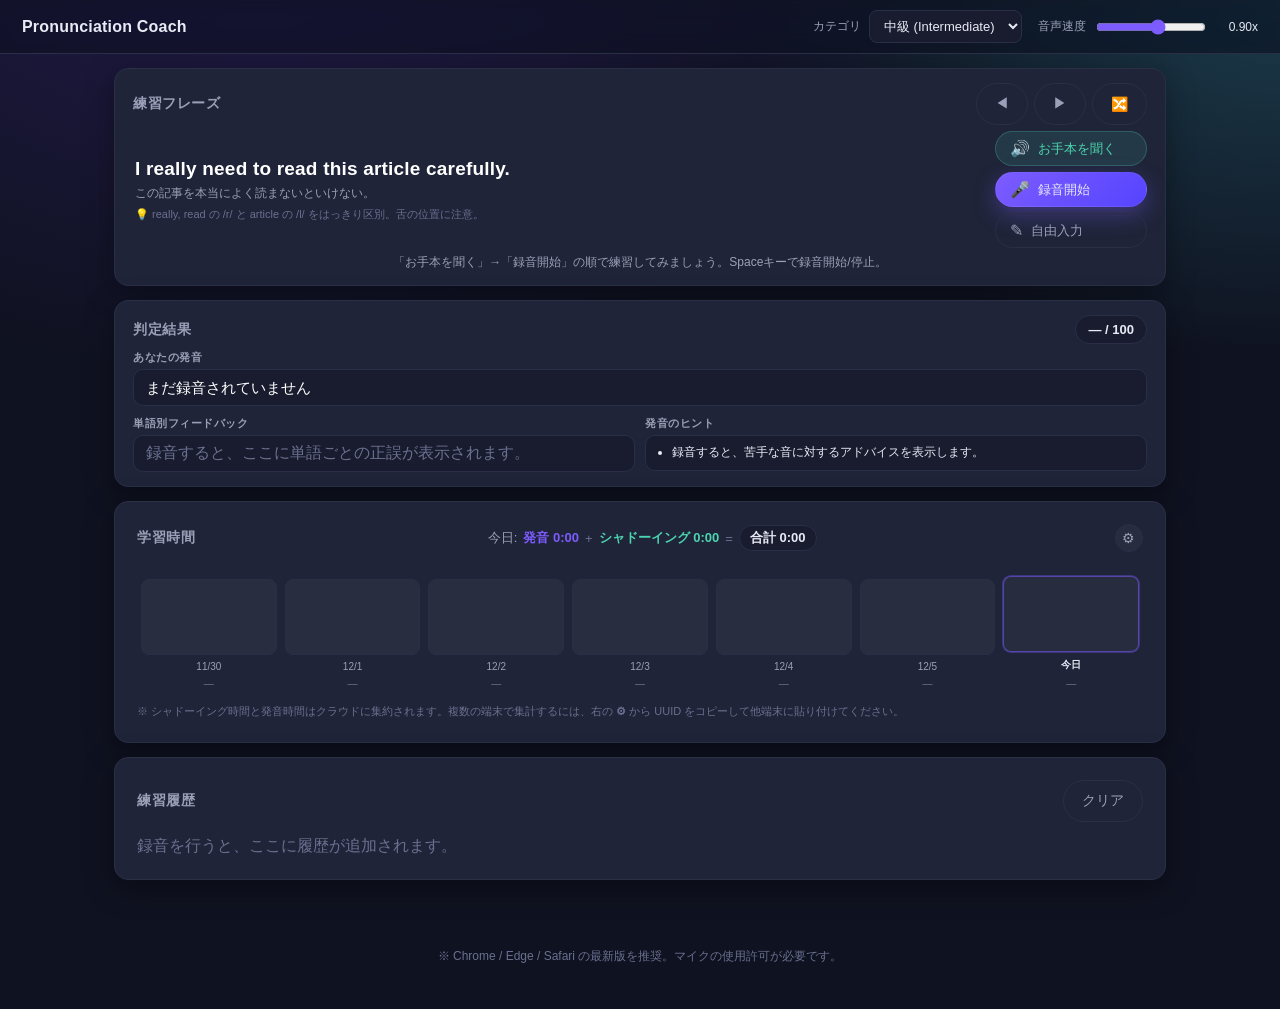
==== index.html @ 41608180 "Fix voice speed slider not affecting TTS playback スライダー値が SpeechSynthesisUtterance に反映されない問題を修正:  - " ====
<!DOCTYPE html>
<html lang="ja">
<head>
<meta charset="UTF-8" />
<meta name="viewport" content="width=device-width, initial-scale=1.0" />
<title>Pronunciation Coach — 英語発音矯正</title>
<link rel="stylesheet" href="styles.css?v=20260521k" />
</head>
<body>
  <header class="topbar">
    <div class="brand">
      <h1>Pronunciation Coach</h1>
    </div>
    <div class="topbar-actions">
      <label class="select-wrap">
        <span>カテゴリ</span>
        <select id="levelSelect">
          <option value="beginner">初級 (Beginner)</option>
          <option value="intermediate" selected>中級 (Intermediate)</option>
          <option value="advanced">上級 (Advanced)</option>
          <option value="minimal-pairs">ミニマルペア</option>
          <option value="business">ビジネス英語</option>
          <option value="travel">旅行・接客</option>
          <option value="tongue-twisters">早口言葉</option>
        </select>
      </label>
      <label class="select-wrap">
        <span>音声速度</span>
        <input type="range" id="rateSlider" min="0.5" max="1.2" step="0.05" value="0.9" />
        <span class="rate-value" id="rateValue">0.90x</span>
      </label>
    </div>
  </header>

  <main class="container">
    <!-- Banner (Safari + file:// guidance, etc.) -->
    <div class="banner hidden" id="banner">
      <div class="banner-icon">⚠️</div>
      <div class="banner-body">
        <strong id="bannerTitle">お知らせ</strong>
        <p id="bannerText"></p>
        <div class="banner-actions hidden" id="bannerActions">
          <button class="btn btn-primary btn-sm" id="enableWhisperBtn">
            <span class="btn-icon">⬇</span><span>音声認識を有効化 (約40MB)</span>
          </button>
          <span class="banner-progress hidden" id="whisperProgress">
            <span class="bar"><span class="fill" id="whisperFill"></span></span>
            <span class="pct" id="whisperPct">0%</span>
          </span>
        </div>
      </div>
      <button class="banner-close" id="bannerClose" aria-label="閉じる">✕</button>
    </div>

    <!-- Practice Panel -->
    <section class="card target-card">
      <div class="card-head">
        <h2>練習フレーズ</h2>
        <div class="card-head-actions">
          <button class="btn btn-ghost" id="prevBtn" title="前のフレーズ">◀</button>
          <button class="btn btn-ghost" id="nextBtn" title="次のフレーズ">▶</button>
          <button class="btn btn-ghost" id="shuffleBtn" title="シャッフル">🔀</button>
        </div>
      </div>

      <div class="target-body">
        <div class="target-display">
          <p class="target-sentence" id="targetSentence">Loading...</p>
          <p class="target-translation" id="targetTranslation"></p>
          <p class="target-hint" id="targetHint"></p>
        </div>

        <div class="controls">
          <button class="btn btn-secondary" id="listenBtn">
            <span class="btn-icon">🔊</span>
            <span>お手本を聞く</span>
          </button>
          <button class="btn btn-primary" id="recordBtn">
            <span class="btn-icon" id="recordIcon">🎤</span>
            <span id="recordLabel">録音開始</span>
          </button>
          <button class="btn btn-ghost" id="customBtn">
            <span class="btn-icon">✎</span>
            <span>自由入力</span>
          </button>
        </div>
      </div>

      <div class="status-bar" id="statusBar">
        マイクをオンにして、お手本通りに発音してみましょう。
      </div>
    </section>

    <!-- Feedback Panel -->
    <section class="card result-card" id="resultCard">
      <div class="card-head">
        <h2>判定結果</h2>
        <div class="score-pill" id="scorePill">— / 100</div>
      </div>

      <div class="result-grid">
        <div class="result-block">
          <h3>あなたの発音</h3>
          <p class="heard-text" id="heardText">まだ録音されていません</p>
          <div class="playback-row hidden" id="playbackRow">
            <button class="btn btn-secondary btn-sm" id="playMyVoiceBtn">
              <span class="btn-icon">▶</span><span>自分の声を聞く</span>
            </button>
            <button class="btn btn-ghost btn-sm" id="playModelBtn">
              <span class="btn-icon">🔊</span><span>お手本と比較</span>
            </button>
          </div>
        </div>

        <div class="result-block">
          <h3>単語別フィードバック</h3>
          <div class="word-diff" id="wordDiff">
            <span class="muted">録音すると、ここに単語ごとの正誤が表示されます。</span>
          </div>
        </div>

        <div class="result-block">
          <h3>発音のヒント</h3>
          <ul class="tips-list" id="tipsList">
            <li class="muted">録音すると、苦手な音に対するアドバイスを表示します。</li>
          </ul>
        </div>
      </div>
    </section>

    <!-- Detailed Analysis -->
    <section class="card analysis-card hidden" id="analysisCard">
      <div class="card-head">
        <h2>詳細分析</h2>
        <div class="analysis-meta" id="analysisMeta"></div>
      </div>

      <div class="analysis-grid">
        <div class="analysis-block phoneme-block">
          <h3>音素レベル評価 (GOP)</h3>
          <div class="phoneme-strip" id="phonemeStrip">
            <span class="muted">録音後、ここに音素ごとの正確さが表示されます。</span>
          </div>
          <p class="phoneme-legend">
            <span class="dot good"></span>正確
            <span class="dot ok"></span>近い
            <span class="dot bad"></span>誤り
            <span class="dot miss"></span>脱落
            <span class="dot extra"></span>余分
          </p>
        </div>

        <div class="analysis-block">
          <h3>ピッチ (抑揚) <span class="block-sub" id="pitchSub"></span></h3>
          <canvas class="contour" id="pitchCanvas" width="560" height="100"></canvas>
          <p class="contour-legend">
            <span class="lg-line you-p"></span>あなた
            <span class="lg-line ref-p"></span>お手本 (理想形)
          </p>
        </div>

        <div class="analysis-block">
          <h3>エネルギー (強弱) <span class="block-sub" id="energySub"></span></h3>
          <canvas class="contour" id="energyCanvas" width="560" height="80"></canvas>
          <p class="contour-legend">
            <span class="lg-line you-e"></span>あなた
            <span class="lg-line ref-e"></span>お手本 (理想形)
          </p>
        </div>

        <div class="analysis-block tips-block">
          <h3>音素レベルのヒント</h3>
          <ul class="tips-list" id="phonemeTipsList">
            <li class="muted">録音すると、音素ごとの矯正アドバイスを表示します。</li>
          </ul>
        </div>
      </div>
    </section>

    <!-- Study Time -->
    <section class="card study-card">
      <div class="card-head">
        <h2>学習時間</h2>
        <div class="study-today" id="studyToday">
          <span class="study-today-label">今日:</span>
          <span class="study-today-pron" id="studyTodayPron">発音 0:00</span>
          <span class="study-sep">+</span>
          <span class="study-today-shad" id="studyTodayShad">シャドーイング 0:00</span>
          <span class="study-sep">=</span>
          <span class="study-today-total" id="studyTodayTotal">合計 0:00</span>
        </div>
        <div class="bucket-settings-mount" id="bucketSettings"></div>
      </div>
      <div class="study-strip" id="studyStrip">
        <span class="muted">読み込み中…</span>
      </div>
      <p class="study-note" id="studyNote">
        ※ シャドーイング時間と発音時間はクラウドに集約されます。複数の端末で集計するには、右の <strong>⚙</strong> から UUID をコピーして他端末に貼り付けてください。
      </p>
    </section>

    <!-- History -->
    <section class="card history-card">
      <div class="card-head">
        <h2>練習履歴</h2>
        <button class="btn btn-ghost" id="clearHistoryBtn">クリア</button>
      </div>
      <ul class="history-list" id="historyList">
        <li class="muted">録音を行うと、ここに履歴が追加されます。</li>
      </ul>
    </section>
  </main>

  <!-- Custom phrase modal -->
  <div class="modal-backdrop hidden" id="customModal">
    <div class="modal">
      <h2>自由入力</h2>
      <p>練習したい英文を入力してください。</p>
      <textarea id="customInput" rows="3" placeholder="e.g. I would like a cup of coffee, please."></textarea>
      <input id="customTranslation" type="text" placeholder="日本語訳 (任意)" />
      <div class="modal-actions">
        <button class="btn btn-ghost" id="customCancel">キャンセル</button>
        <button class="btn btn-primary" id="customApply">この文で練習</button>
      </div>
    </div>
  </div>

  <footer class="footer">
    <p>※ Chrome / Edge / Safari の最新版を推奨。マイクの使用許可が必要です。</p>
  </footer>

  <script src="bucket-id.js?v=20260521k"></script>
  <script src="cloud-sync-client.js?v=20260521k"></script>
  <script src="bucket-settings.js?v=20260521k"></script>
  <script src="phonemes.js?v=20260521k"></script>
  <script src="audio-features.js?v=20260521k"></script>
  <script src="reference-contour.js?v=20260521k"></script>
  <script src="phrases.js?v=20260521k"></script>
  <script src="app.js?v=20260521k"></script>
</body>
</html>
---- styles.css ----
:root {
  --bg: #0f1220;
  --bg-elev: #181c2e;
  --card: #1f2438;
  --card-hover: #262c44;
  --border: #2a2f48;
  --text: #e8ebf5;
  --text-dim: #9ba0b8;
  --muted: #6b7090;
  --accent: #7c5cff;
  --accent-2: #4cd4b0;
  --warn: #ffb84d;
  --error: #ff6b8a;
  --good: #4cd4b0;
  --shadow: 0 8px 30px rgba(0, 0, 0, 0.35);
  --radius: 14px;
}

* { box-sizing: border-box; }

html, body {
  margin: 0;
  padding: 0;
  font-family: "Inter", "Hiragino Sans", "Helvetica Neue", Arial, "Yu Gothic", sans-serif;
  background: radial-gradient(1200px 800px at 20% -10%, #221a4a 0%, transparent 60%),
              radial-gradient(900px 600px at 100% 0%, #1b3a4a 0%, transparent 60%),
              var(--bg);
  color: var(--text);
  min-height: 100vh;
  -webkit-font-smoothing: antialiased;
}

button { font-family: inherit; }

.topbar {
  display: flex;
  align-items: center;
  justify-content: space-between;
  padding: 10px 22px;
  border-bottom: 1px solid var(--border);
  background: rgba(15, 18, 32, 0.65);
  backdrop-filter: saturate(140%) blur(10px);
  position: sticky;
  top: 0;
  z-index: 50;
  gap: 18px;
  flex-wrap: wrap;
}

.brand { display: flex; align-items: center; }

.brand h1 {
  margin: 0;
  font-size: 16px;
  letter-spacing: 0.2px;
  font-weight: 600;
}

.topbar-actions {
  display: flex;
  align-items: center;
  gap: 16px;
  flex-wrap: wrap;
}

.select-wrap {
  display: flex;
  align-items: center;
  gap: 8px;
  font-size: 12px;
  color: var(--text-dim);
}

.select-wrap select,
.select-wrap input[type="range"] {
  background: var(--bg-elev);
  color: var(--text);
  border: 1px solid var(--border);
  padding: 7px 10px;
  border-radius: 8px;
  font-size: 13px;
}

.select-wrap input[type="range"] {
  padding: 0;
  width: 110px;
  accent-color: var(--accent);
}

.rate-value {
  font-variant-numeric: tabular-nums;
  color: var(--text);
  min-width: 42px;
  text-align: right;
}

.container {
  max-width: 1100px;
  margin: 0 auto;
  padding: 14px 24px 40px;
  display: grid;
  gap: 14px;
  grid-template-columns: 1fr;
}

.card {
  background: var(--card);
  border: 1px solid var(--border);
  border-radius: var(--radius);
  padding: 22px;
  box-shadow: var(--shadow);
}

.target-card { padding: 14px 18px; }
.target-card .card-head { margin-bottom: 6px; }

.card-head {
  display: flex;
  align-items: center;
  justify-content: space-between;
  margin-bottom: 14px;
}

.card-head h2 {
  margin: 0;
  font-size: 14px;
  font-weight: 600;
  color: var(--text-dim);
  letter-spacing: 0.6px;
  text-transform: uppercase;
}

.card-head-actions {
  display: flex;
  gap: 6px;
}

/* Target card — 2-column (text left / controls right) */
.target-body {
  display: grid;
  grid-template-columns: 1fr auto;
  gap: 18px;
  align-items: center;
}

.target-display {
  padding: 2px 2px;
  text-align: left;
  border-radius: 10px;
  min-width: 0;
}

.target-sentence {
  font-size: 19px;
  font-weight: 600;
  line-height: 1.3;
  margin: 0;
  color: #fff;
  letter-spacing: 0.2px;
}

.target-translation {
  margin: 3px 0 0;
  color: var(--text-dim);
  font-size: 12px;
}

.target-hint {
  margin: 5px 0 0;
  font-size: 11px;
  color: var(--muted);
  line-height: 1.4;
}

.controls {
  display: flex;
  flex-direction: column;
  gap: 6px;
  min-width: 152px;
}

.controls .btn {
  padding: 7px 14px;
  font-size: 13px;
  justify-content: flex-start;
  width: 100%;
}

/* Narrow viewport: collapse to single column */
@media (max-width: 600px) {
  .target-body {
    grid-template-columns: 1fr;
  }
  .target-display { text-align: center; }
  .controls { min-width: 0; }
  .controls .btn { justify-content: center; }
}

.btn {
  display: inline-flex;
  align-items: center;
  gap: 8px;
  padding: 11px 18px;
  border-radius: 999px;
  border: 1px solid transparent;
  background: var(--card);
  color: var(--text);
  font-size: 14px;
  cursor: pointer;
  transition: transform 0.06s ease, background 0.15s ease, border-color 0.15s ease;
}

.btn:hover { background: var(--card-hover); }
.btn:active { transform: translateY(1px); }

.btn-icon { font-size: 16px; }

.btn-primary {
  background: linear-gradient(135deg, #7c5cff, #5544ff);
  border-color: rgba(255,255,255,0.06);
  box-shadow: 0 8px 22px rgba(124, 92, 255, 0.35);
}
.btn-primary:hover { filter: brightness(1.08); background: linear-gradient(135deg, #8c6cff, #6554ff); }

.btn-primary.is-recording {
  background: linear-gradient(135deg, #ff6b8a, #ff4d6d);
  box-shadow: 0 8px 22px rgba(255, 77, 109, 0.45);
  animation: pulse 1.4s infinite;
}

@keyframes pulse {
  0% { box-shadow: 0 0 0 0 rgba(255, 77, 109, 0.45); }
  70% { box-shadow: 0 0 0 14px rgba(255, 77, 109, 0); }
  100% { box-shadow: 0 0 0 0 rgba(255, 77, 109, 0); }
}

.btn-secondary {
  background: rgba(76, 212, 176, 0.12);
  color: var(--accent-2);
  border-color: rgba(76, 212, 176, 0.25);
}
.btn-secondary:hover { background: rgba(76, 212, 176, 0.2); }

.btn-ghost {
  background: transparent;
  border-color: var(--border);
  color: var(--text-dim);
}
.btn-ghost:hover { background: var(--card-hover); color: var(--text); }

.status-bar {
  margin-top: 6px;
  text-align: center;
  font-size: 12px;
  color: var(--text-dim);
  min-height: 1.4em;
}

.status-bar.error { color: var(--error); }
.status-bar.success { color: var(--good); }
.status-bar.recording { color: var(--warn); }

/* Result card — compact */
.result-card { padding: 14px 18px; }
.result-card .card-head { margin-bottom: 6px; }

.result-grid {
  display: grid;
  gap: 10px;
  grid-template-columns: 1fr;
}

@media (min-width: 820px) {
  .result-grid { grid-template-columns: 1fr 1fr; }
  .result-grid .result-block:nth-child(1) { grid-column: 1 / -1; }
}

.result-block h3 {
  margin: 0 0 4px;
  font-size: 11px;
  color: var(--text-dim);
  text-transform: uppercase;
  letter-spacing: 0.5px;
  font-weight: 600;
}

.heard-text {
  margin: 0;
  font-size: 15px;
  line-height: 1.4;
  color: #fff;
  padding: 7px 12px;
  background: var(--bg-elev);
  border: 1px solid var(--border);
  border-radius: 10px;
  min-height: 36px;
}

.word-diff {
  display: flex;
  flex-wrap: wrap;
  gap: 4px 6px;
  padding: 7px 12px;
  background: var(--bg-elev);
  border: 1px solid var(--border);
  border-radius: 10px;
  min-height: 36px;
  align-content: flex-start;
}

.word {
  padding: 3px 8px;
  border-radius: 6px;
  font-size: 13px;
  font-weight: 500;
  border: 1px solid transparent;
}
.word.correct {
  color: var(--good);
  background: rgba(76, 212, 176, 0.12);
  border-color: rgba(76, 212, 176, 0.3);
}
.word.partial {
  color: var(--warn);
  background: rgba(255, 184, 77, 0.12);
  border-color: rgba(255, 184, 77, 0.3);
}
.word.wrong {
  color: var(--error);
  background: rgba(255, 107, 138, 0.12);
  border-color: rgba(255, 107, 138, 0.3);
  text-decoration: line-through;
}
.word.missing {
  color: var(--text-dim);
  background: rgba(155, 160, 184, 0.08);
  border-style: dashed;
  border-color: rgba(155, 160, 184, 0.25);
}
.word.extra {
  color: var(--text-dim);
  background: transparent;
  border-style: dotted;
  border-color: rgba(155, 160, 184, 0.4);
  font-style: italic;
}

.tips-list {
  margin: 0;
  padding: 7px 12px 7px 26px;
  background: var(--bg-elev);
  border: 1px solid var(--border);
  border-radius: 10px;
  min-height: 36px;
}
.tips-list li {
  font-size: 12px;
  line-height: 1.5;
  color: var(--text);
}
.tips-list li + li { margin-top: 5px; }
.muted { color: var(--muted); }

.score-pill {
  font-size: 13px;
  font-weight: 600;
  color: var(--text);
  background: var(--bg-elev);
  border: 1px solid var(--border);
  padding: 6px 12px;
  border-radius: 999px;
  font-variant-numeric: tabular-nums;
}

.score-pill.good { color: var(--good); border-color: rgba(76, 212, 176, 0.4); }
.score-pill.ok   { color: var(--warn); border-color: rgba(255, 184, 77, 0.4); }
.score-pill.bad  { color: var(--error); border-color: rgba(255, 107, 138, 0.4); }

/* History */
.history-list {
  list-style: none;
  margin: 0;
  padding: 0;
  display: grid;
  gap: 8px;
}
.history-item {
  display: grid;
  grid-template-columns: auto 1fr auto;
  gap: 12px;
  align-items: center;
  padding: 10px 14px;
  background: var(--bg-elev);
  border: 1px solid var(--border);
  border-radius: 10px;
  font-size: 13px;
}
.history-item .h-score {
  font-weight: 700;
  font-variant-numeric: tabular-nums;
  min-width: 42px;
  text-align: center;
}
.history-item .h-target {
  color: var(--text);
}
.history-item .h-heard {
  color: var(--text-dim);
  font-size: 12px;
}
.history-item .h-replay {
  background: transparent;
  color: var(--text-dim);
  border: 1px solid var(--border);
  border-radius: 6px;
  padding: 4px 9px;
  cursor: pointer;
  font-size: 12px;
}
.history-item .h-replay:hover { background: var(--card-hover); color: var(--text); }

/* Modal */
.modal-backdrop {
  position: fixed;
  inset: 0;
  background: rgba(8, 10, 20, 0.6);
  backdrop-filter: blur(4px);
  display: grid;
  place-items: center;
  z-index: 100;
}
.modal-backdrop.hidden { display: none; }
.modal {
  background: var(--card);
  border: 1px solid var(--border);
  padding: 24px;
  border-radius: var(--radius);
  width: min(560px, calc(100vw - 32px));
  box-shadow: var(--shadow);
}
.modal h2 { margin: 0 0 6px; font-size: 16px; }
.modal p { margin: 0 0 14px; color: var(--text-dim); font-size: 13px; }
.modal textarea,
.modal input[type="text"] {
  width: 100%;
  background: var(--bg-elev);
  color: var(--text);
  border: 1px solid var(--border);
  border-radius: 8px;
  padding: 10px 12px;
  font-size: 14px;
  font-family: inherit;
  resize: vertical;
}
.modal input[type="text"] { margin-top: 10px; }
.modal-actions {
  margin-top: 16px;
  display: flex;
  justify-content: flex-end;
  gap: 10px;
}

/* Detailed Analysis */
.analysis-card.hidden { display: none; }
.analysis-meta {
  font-size: 12px;
  color: var(--text-dim);
  display: flex;
  flex-wrap: wrap;
  gap: 12px;
  align-items: center;
}
.analysis-meta .pill {
  background: var(--bg-elev);
  border: 1px solid var(--border);
  padding: 3px 10px;
  border-radius: 999px;
  font-variant-numeric: tabular-nums;
}

.analysis-grid {
  display: grid;
  gap: 18px;
  grid-template-columns: 1fr;
}
@media (min-width: 820px) {
  .analysis-grid { grid-template-columns: 1fr 1fr; }
  .analysis-grid .phoneme-block,
  .analysis-grid .tips-block { grid-column: 1 / -1; }
}
.analysis-block h3 {
  margin: 0 0 8px;
  font-size: 12px;
  color: var(--text-dim);
  text-transform: uppercase;
  letter-spacing: 0.5px;
  font-weight: 600;
}
.block-sub {
  font-size: 10px;
  font-weight: 400;
  color: var(--muted);
  text-transform: none;
  letter-spacing: 0;
  margin-left: 6px;
}

.phoneme-strip {
  background: var(--bg-elev);
  border: 1px solid var(--border);
  border-radius: 10px;
  padding: 10px 12px;
  display: flex;
  flex-direction: column;
  gap: 8px;
  min-height: 72px;
}
.phoneme-word {
  display: flex;
  align-items: flex-end;
  gap: 3px;
  flex-wrap: wrap;
}
.phoneme-word-label {
  font-size: 11px;
  color: var(--text-dim);
  min-width: 92px;
  padding-bottom: 2px;
}
.phoneme {
  display: inline-flex;
  flex-direction: column;
  align-items: center;
  gap: 2px;
  min-width: 22px;
  position: relative;
}
.phoneme .ph-sym {
  font-size: 14px;
  font-family: ui-monospace, Menlo, monospace;
  padding: 2px 4px;
  border-radius: 4px;
}
.phoneme .ph-bar {
  width: 100%;
  height: 4px;
  border-radius: 2px;
  background: rgba(255,255,255,0.06);
  overflow: hidden;
}
.phoneme .ph-fill { height: 100%; background: var(--good); }
.phoneme.good .ph-sym { color: var(--good); background: rgba(76,212,176,0.10); }
.phoneme.good .ph-fill { background: var(--good); }
.phoneme.ok .ph-sym { color: var(--warn); background: rgba(255,184,77,0.10); }
.phoneme.ok .ph-fill { background: var(--warn); }
.phoneme.bad .ph-sym { color: var(--error); background: rgba(255,107,138,0.10); }
.phoneme.bad .ph-fill { background: var(--error); }
.phoneme.miss .ph-sym { color: var(--text-dim); background: rgba(155,160,184,0.06); border: 1px dashed rgba(155,160,184,0.35); }
.phoneme.extra .ph-sym { color: var(--muted); background: transparent; border: 1px dotted rgba(155,160,184,0.4); font-style: italic; }
.phoneme .ph-hyp {
  font-size: 9px;
  color: var(--text-dim);
  font-family: ui-monospace, Menlo, monospace;
  margin-top: -1px;
}

.phoneme-legend {
  margin: 6px 0 0;
  font-size: 11px;
  color: var(--text-dim);
  display: flex;
  flex-wrap: wrap;
  gap: 12px;
}
.phoneme-legend .dot {
  display: inline-block;
  width: 8px;
  height: 8px;
  border-radius: 4px;
  margin-right: 4px;
  vertical-align: middle;
}
.phoneme-legend .dot.good { background: var(--good); }
.phoneme-legend .dot.ok { background: var(--warn); }
.phoneme-legend .dot.bad { background: var(--error); }
.phoneme-legend .dot.miss { background: transparent; border: 1px dashed rgba(155,160,184,0.5); }
.phoneme-legend .dot.extra { background: transparent; border: 1px dotted rgba(155,160,184,0.6); }

.contour {
  width: 100%;
  height: 100px;
  background: var(--bg-elev);
  border: 1px solid var(--border);
  border-radius: 10px;
  display: block;
}
#energyCanvas.contour { height: 80px; }

.contour-legend {
  margin: 4px 0 0;
  font-size: 11px;
  color: var(--text-dim);
  display: flex;
  flex-wrap: wrap;
  gap: 14px;
  align-items: center;
}
.contour-legend .lg-line {
  display: inline-block;
  width: 22px;
  height: 2px;
  margin-right: 5px;
  vertical-align: middle;
  border-radius: 1px;
}
.contour-legend .you-p { background: #9d80ff; }
.contour-legend .you-e { background: #6ce0bf; }
.contour-legend .ref-p,
.contour-legend .ref-e {
  background: transparent;
  border-top: 2px dashed rgba(255,255,255,0.6);
  height: 0;
}

/* Study Time */
.study-card .card-head { flex-wrap: wrap; gap: 10px; }
.study-today {
  display: inline-flex;
  align-items: center;
  flex-wrap: wrap;
  gap: 6px;
  font-size: 13px;
  font-variant-numeric: tabular-nums;
}
.study-today-label { color: var(--text-dim); }
.study-today-pron { color: var(--accent); font-weight: 600; }
.study-today-shad { color: var(--accent-2); font-weight: 600; }
.study-today-total {
  background: var(--bg-elev);
  border: 1px solid var(--border);
  padding: 3px 10px;
  border-radius: 999px;
  color: var(--text);
  font-weight: 700;
}
.study-sep { color: var(--muted); }

.study-strip {
  display: grid;
  grid-template-columns: repeat(7, 1fr);
  gap: 8px;
  align-items: end;
  margin-top: 4px;
  padding: 10px 4px 6px;
}
.study-day {
  display: flex;
  flex-direction: column;
  align-items: center;
  gap: 6px;
}
.study-bar {
  width: 100%;
  height: 76px;
  background: rgba(255,255,255,0.04);
  border: 1px solid var(--border);
  border-radius: 8px;
  display: flex;
  flex-direction: column-reverse;
  overflow: hidden;
}
.study-bar-pron, .study-bar-shad {
  width: 100%;
  transition: height 0.3s ease;
}
.study-bar-shad { background: linear-gradient(180deg, #4cd4b0, #2fa885); }
.study-bar-pron { background: linear-gradient(180deg, #7c5cff, #5544ff); }
.study-day.today .study-bar {
  border-color: rgba(124, 92, 255, 0.55);
  box-shadow: 0 0 0 1px rgba(124, 92, 255, 0.35);
}
.study-day-label {
  font-size: 10px;
  color: var(--text-dim);
  text-align: center;
  font-variant-numeric: tabular-nums;
}
.study-day.today .study-day-label { color: var(--text); font-weight: 600; }
.study-day-time {
  font-size: 10px;
  color: var(--muted);
  font-variant-numeric: tabular-nums;
}

.study-note {
  margin: 8px 0 0;
  font-size: 11px;
  color: var(--muted);
  line-height: 1.5;
}

/* ── Bucket / pairing settings ───────────────────────────────── */
.bucket-settings-mount {
  position: relative;
  display: inline-flex;
  align-items: center;
  margin-left: 6px;
}
.bucket-gear {
  -webkit-appearance: none;
  appearance: none;
  background: rgba(255,255,255,0.04);
  border: 1px solid var(--border);
  color: var(--text-dim);
  width: 28px;
  height: 28px;
  border-radius: 999px;
  display: inline-flex;
  align-items: center;
  justify-content: center;
  font-size: 14px;
  cursor: pointer;
  transition: color 0.15s, border-color 0.15s, background 0.15s;
  font-family: inherit;
  line-height: 1;
}
.bucket-gear:hover {
  color: var(--text);
  border-color: rgba(124, 92, 255, 0.55);
  background: rgba(124, 92, 255, 0.08);
}
.bucket-panel {
  position: absolute;
  right: 0;
  top: calc(100% + 6px);
  width: 300px;
  background: var(--card, #1f2438);
  border: 1px solid var(--border);
  border-radius: 10px;
  box-shadow: 0 8px 24px rgba(0,0,0,0.4);
  padding: 0;
  z-index: 100;
  font-size: 12px;
  color: var(--text);
  text-align: left;
}
.bucket-panel.hidden { display: none; }
.bucket-panel-header {
  padding: 8px 12px;
  font-size: 11px;
  font-weight: 600;
  color: var(--text-dim);
  border-bottom: 1px solid var(--border);
}
.bucket-panel-section {
  padding: 10px 12px;
  border-bottom: 1px solid var(--border);
}
.bucket-panel-section:last-of-type { border-bottom: none; }
.bucket-panel-label {
  font-size: 10px;
  color: var(--muted);
  margin-bottom: 4px;
}
.bucket-row {
  display: flex;
  align-items: center;
  gap: 6px;
}
.bucket-id {
  flex: 1;
  background: rgba(255,255,255,0.04);
  border: 1px solid var(--border);
  padding: 4px 8px;
  border-radius: 6px;
  font-family: ui-monospace, SFMono-Regular, Menlo, monospace;
  font-size: 10px;
  color: var(--text);
  overflow: hidden;
  text-overflow: ellipsis;
  white-space: nowrap;
}
.bucket-input {
  -webkit-appearance: none;
  appearance: none;
  flex: 1;
  background: rgba(255,255,255,0.04);
  border: 1px solid var(--border);
  padding: 4px 8px;
  border-radius: 6px;
  color: var(--text);
  font-family: ui-monospace, SFMono-Regular, Menlo, monospace;
  font-size: 10px;
  min-width: 0;
}
.bucket-input:focus {
  outline: none;
  border-color: rgba(124, 92, 255, 0.65);
}
.bucket-btn {
  -webkit-appearance: none;
  appearance: none;
  background: rgba(255,255,255,0.04);
  border: 1px solid var(--border);
  color: var(--text-dim);
  padding: 4px 10px;
  border-radius: 6px;
  font-size: 10px;
  cursor: pointer;
  white-space: nowrap;
  font-family: inherit;
  line-height: 1.2;
  transition: color 0.15s, border-color 0.15s;
}
.bucket-btn:hover {
  color: var(--text);
  border-color: rgba(124, 92, 255, 0.55);
}
.bucket-btn-primary {
  background: linear-gradient(180deg, #7c5cff, #5544ff);
  border-color: transparent;
  color: #fff;
}
.bucket-btn-primary:hover {
  filter: brightness(1.1);
  color: #fff;
}
.bucket-link {
  -webkit-appearance: none;
  appearance: none;
  background: none;
  border: none;
  color: var(--text-dim);
  font-size: 11px;
  cursor: pointer;
  padding: 0;
  font-family: inherit;
  text-decoration: underline;
}
.bucket-link:hover { color: var(--text); }
.bucket-message {
  padding: 8px 12px;
  font-size: 11px;
  background: rgba(124, 92, 255, 0.08);
  color: var(--text);
  border-top: 1px solid var(--border);
}
.bucket-message.hidden { display: none; }
.study-note code {
  background: rgba(255,255,255,0.07);
  padding: 1px 5px;
  border-radius: 4px;
  font-size: 11px;
}

/* Banner */
.banner {
  display: flex;
  align-items: flex-start;
  gap: 14px;
  padding: 14px 16px;
  background: linear-gradient(135deg, rgba(255, 184, 77, 0.14), rgba(255, 107, 138, 0.10));
  border: 1px solid rgba(255, 184, 77, 0.35);
  color: var(--text);
  border-radius: var(--radius);
}
.banner.hidden { display: none; }
.banner-icon { font-size: 20px; line-height: 1.2; }
.banner-body { flex: 1; }
.banner-body strong { display: block; margin-bottom: 4px; font-size: 14px; }
.banner-body p { margin: 0; font-size: 13px; color: var(--text-dim); line-height: 1.55; }
.banner-body code {
  background: rgba(255,255,255,0.07);
  padding: 1px 6px;
  border-radius: 4px;
  font-size: 12px;
}
.banner-close {
  background: transparent;
  border: none;
  color: var(--text-dim);
  cursor: pointer;
  font-size: 16px;
  padding: 2px 6px;
}
.banner-close:hover { color: var(--text); }

.banner-actions {
  display: flex;
  align-items: center;
  gap: 12px;
  margin-top: 10px;
  flex-wrap: wrap;
}
.banner-actions.hidden { display: none; }

.banner-progress {
  display: inline-flex;
  align-items: center;
  gap: 8px;
  font-size: 12px;
  color: var(--text-dim);
}
.banner-progress.hidden { display: none; }
.banner-progress .bar {
  width: 160px;
  height: 6px;
  background: rgba(255,255,255,0.08);
  border-radius: 999px;
  overflow: hidden;
  display: block;
}
.banner-progress .fill {
  display: block;
  height: 100%;
  width: 0%;
  background: linear-gradient(90deg, #7c5cff, #4cd4b0);
  transition: width 0.2s ease;
}
.banner-progress .pct {
  font-variant-numeric: tabular-nums;
  min-width: 38px;
  text-align: right;
}

/* Playback row */
.playback-row {
  display: flex;
  gap: 6px;
  margin-top: 6px;
  flex-wrap: wrap;
}
.playback-row.hidden { display: none; }
.btn.btn-sm {
  padding: 7px 12px;
  font-size: 13px;
}

.footer {
  text-align: center;
  padding: 16px 24px 32px;
  color: var(--muted);
  font-size: 12px;
}
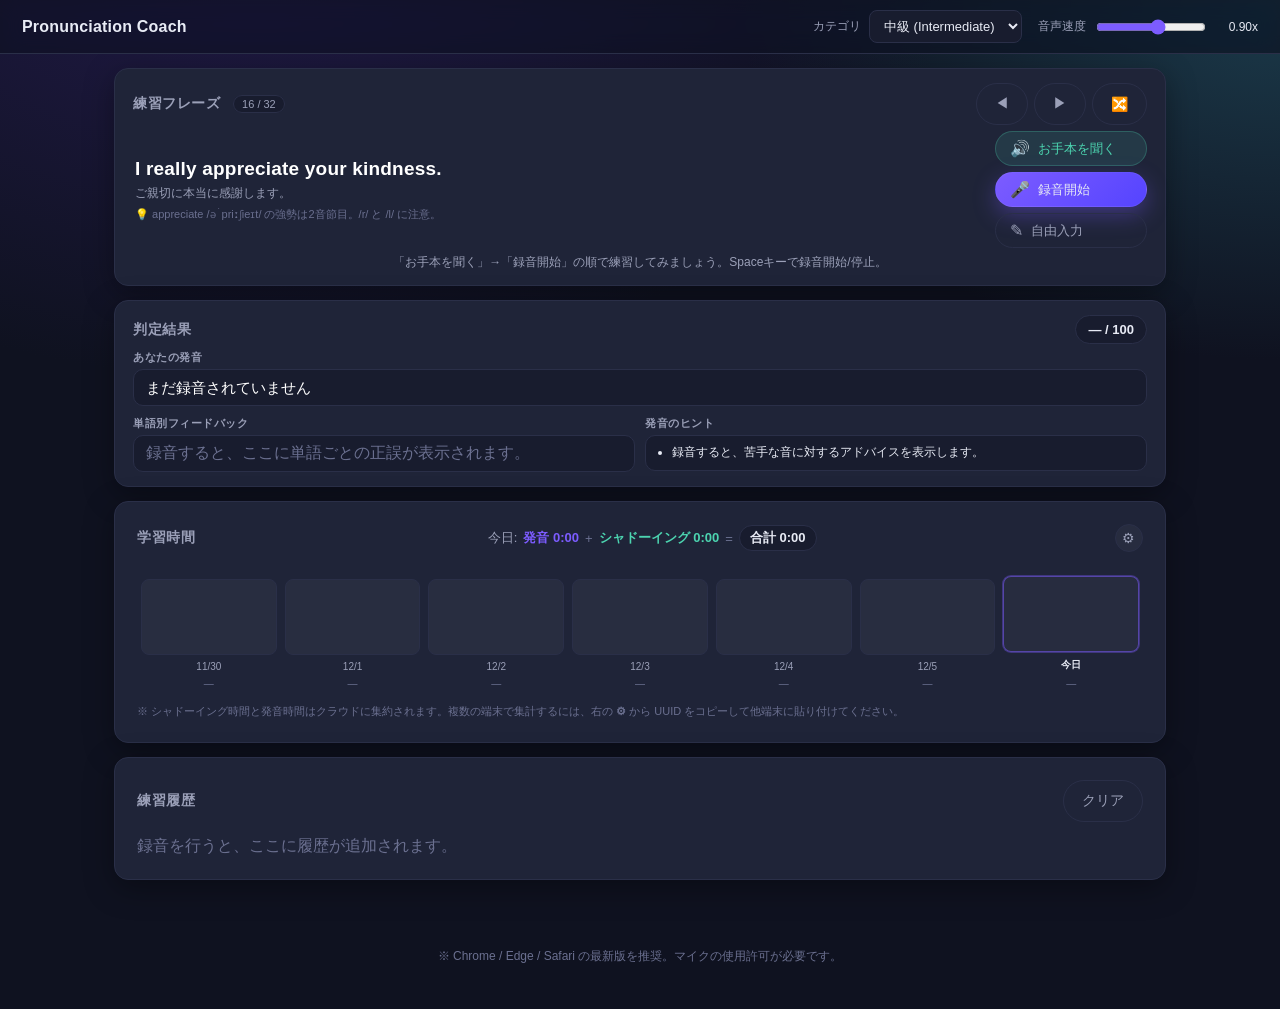
==== commit 413ff64d: "Double phrase library + index pill + random start 各カテゴリの例文を倍増 (合計 96 → 187):   beginner       : 16 →" ====
--- a/index.html
+++ b/index.html
@@ -4,7 +4,7 @@
 <meta charset="UTF-8" />
 <meta name="viewport" content="width=device-width, initial-scale=1.0" />
 <title>Pronunciation Coach — 英語発音矯正</title>
-<link rel="stylesheet" href="styles.css?v=20260521k" />
+<link rel="stylesheet" href="styles.css?v=20260521l" />
 </head>
 <body>
   <header class="topbar">
@@ -55,7 +55,7 @@
     <!-- Practice Panel -->
     <section class="card target-card">
       <div class="card-head">
-        <h2>練習フレーズ</h2>
+        <h2>練習フレーズ <span class="phrase-index" id="phraseIndex"></span></h2>
         <div class="card-head-actions">
           <button class="btn btn-ghost" id="prevBtn" title="前のフレーズ">◀</button>
           <button class="btn btn-ghost" id="nextBtn" title="次のフレーズ">▶</button>
@@ -229,13 +229,13 @@
     <p>※ Chrome / Edge / Safari の最新版を推奨。マイクの使用許可が必要です。</p>
   </footer>
 
-  <script src="bucket-id.js?v=20260521k"></script>
-  <script src="cloud-sync-client.js?v=20260521k"></script>
-  <script src="bucket-settings.js?v=20260521k"></script>
-  <script src="phonemes.js?v=20260521k"></script>
-  <script src="audio-features.js?v=20260521k"></script>
-  <script src="reference-contour.js?v=20260521k"></script>
-  <script src="phrases.js?v=20260521k"></script>
-  <script src="app.js?v=20260521k"></script>
+  <script src="bucket-id.js?v=20260521l"></script>
+  <script src="cloud-sync-client.js?v=20260521l"></script>
+  <script src="bucket-settings.js?v=20260521l"></script>
+  <script src="phonemes.js?v=20260521l"></script>
+  <script src="audio-features.js?v=20260521l"></script>
+  <script src="reference-contour.js?v=20260521l"></script>
+  <script src="phrases.js?v=20260521l"></script>
+  <script src="app.js?v=20260521l"></script>
 </body>
 </html>
--- a/styles.css
+++ b/styles.css
@@ -114,6 +114,20 @@
 .target-card { padding: 14px 18px; }
 .target-card .card-head { margin-bottom: 6px; }
 
+.phrase-index {
+  font-size: 11px;
+  color: var(--text-dim);
+  font-variant-numeric: tabular-nums;
+  font-weight: 500;
+  letter-spacing: 0;
+  text-transform: none;
+  margin-left: 8px;
+  padding: 2px 8px;
+  background: var(--bg-elev);
+  border: 1px solid var(--border);
+  border-radius: 999px;
+}
+
 .card-head {
   display: flex;
   align-items: center;
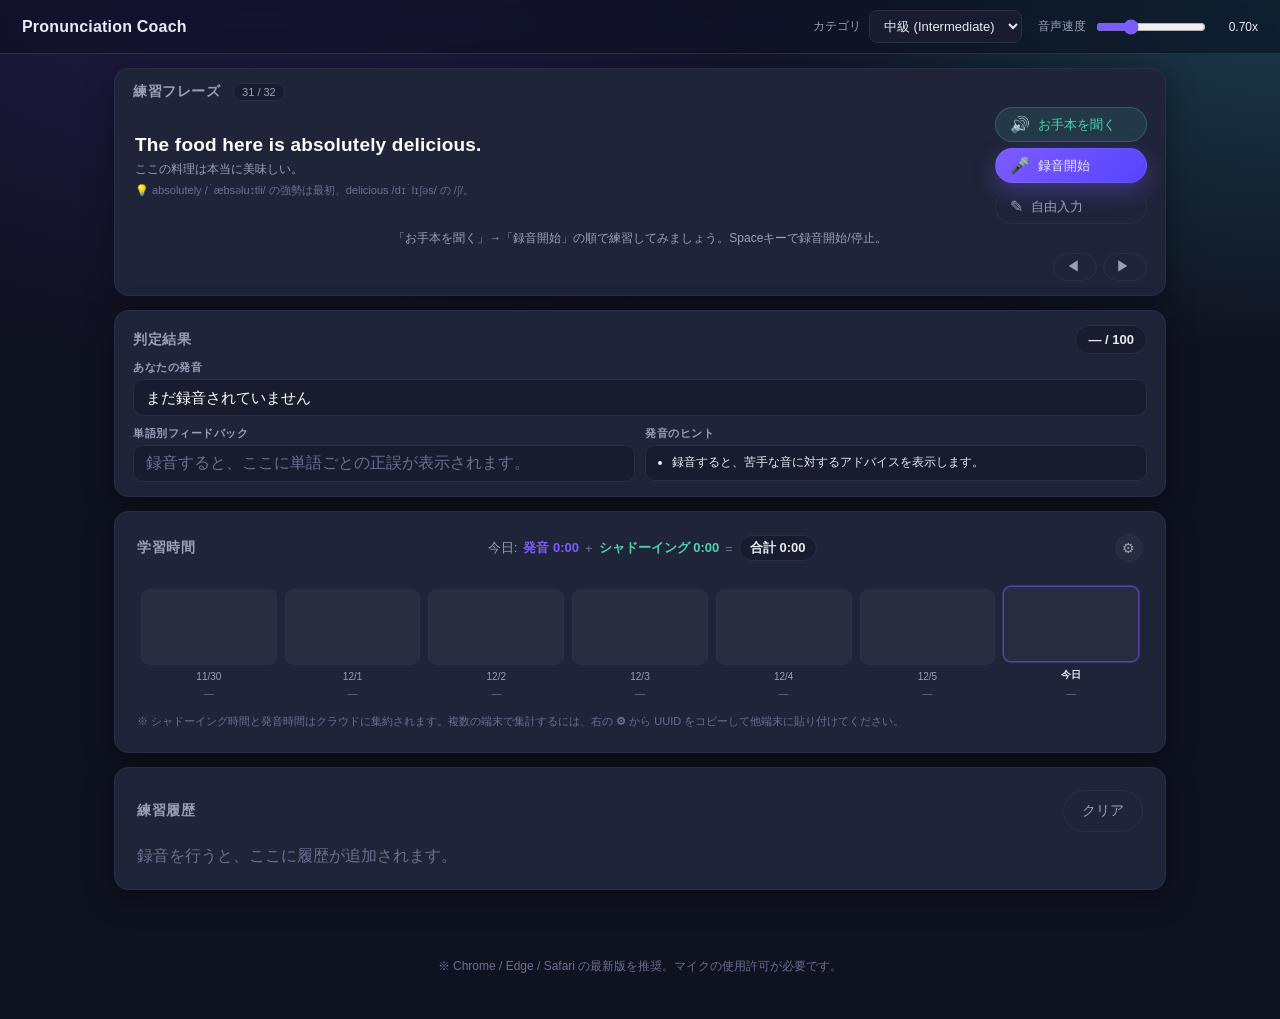
==== commit 317293b3: "Restructure phrase navigation + auto-play on step + 0.7 default rate - シャッフルボタン (🔀) を削除。ランダム機能は setL" ====
--- a/index.html
+++ b/index.html
@@ -4,7 +4,7 @@
 <meta charset="UTF-8" />
 <meta name="viewport" content="width=device-width, initial-scale=1.0" />
 <title>Pronunciation Coach — 英語発音矯正</title>
-<link rel="stylesheet" href="styles.css?v=20260521l" />
+<link rel="stylesheet" href="styles.css?v=20260521m" />
 </head>
 <body>
   <header class="topbar">
@@ -26,8 +26,8 @@
       </label>
       <label class="select-wrap">
         <span>音声速度</span>
-        <input type="range" id="rateSlider" min="0.5" max="1.2" step="0.05" value="0.9" />
-        <span class="rate-value" id="rateValue">0.90x</span>
+        <input type="range" id="rateSlider" min="0.5" max="1.2" step="0.05" value="0.7" />
+        <span class="rate-value" id="rateValue">0.70x</span>
       </label>
     </div>
   </header>
@@ -56,11 +56,6 @@
     <section class="card target-card">
       <div class="card-head">
         <h2>練習フレーズ <span class="phrase-index" id="phraseIndex"></span></h2>
-        <div class="card-head-actions">
-          <button class="btn btn-ghost" id="prevBtn" title="前のフレーズ">◀</button>
-          <button class="btn btn-ghost" id="nextBtn" title="次のフレーズ">▶</button>
-          <button class="btn btn-ghost" id="shuffleBtn" title="シャッフル">🔀</button>
-        </div>
       </div>
 
       <div class="target-body">
@@ -88,6 +83,11 @@
 
       <div class="status-bar" id="statusBar">
         マイクをオンにして、お手本通りに発音してみましょう。
+      </div>
+
+      <div class="target-nav">
+        <button class="btn btn-ghost btn-nav" id="prevBtn" title="前のフレーズ">◀</button>
+        <button class="btn btn-ghost btn-nav" id="nextBtn" title="次のフレーズ">▶</button>
       </div>
     </section>
 
@@ -229,13 +229,13 @@
     <p>※ Chrome / Edge / Safari の最新版を推奨。マイクの使用許可が必要です。</p>
   </footer>
 
-  <script src="bucket-id.js?v=20260521l"></script>
-  <script src="cloud-sync-client.js?v=20260521l"></script>
-  <script src="bucket-settings.js?v=20260521l"></script>
-  <script src="phonemes.js?v=20260521l"></script>
-  <script src="audio-features.js?v=20260521l"></script>
-  <script src="reference-contour.js?v=20260521l"></script>
-  <script src="phrases.js?v=20260521l"></script>
-  <script src="app.js?v=20260521l"></script>
+  <script src="bucket-id.js?v=20260521m"></script>
+  <script src="cloud-sync-client.js?v=20260521m"></script>
+  <script src="bucket-settings.js?v=20260521m"></script>
+  <script src="phonemes.js?v=20260521m"></script>
+  <script src="audio-features.js?v=20260521m"></script>
+  <script src="reference-contour.js?v=20260521m"></script>
+  <script src="phrases.js?v=20260521m"></script>
+  <script src="app.js?v=20260521m"></script>
 </body>
 </html>
--- a/styles.css
+++ b/styles.css
@@ -114,6 +114,18 @@
 .target-card { padding: 14px 18px; }
 .target-card .card-head { margin-bottom: 6px; }
 
+.target-nav {
+  display: flex;
+  justify-content: flex-end;
+  gap: 6px;
+  margin-top: 6px;
+}
+.target-nav .btn-nav {
+  padding: 4px 12px;
+  font-size: 14px;
+  min-width: 44px;
+}
+
 .phrase-index {
   font-size: 11px;
   color: var(--text-dim);
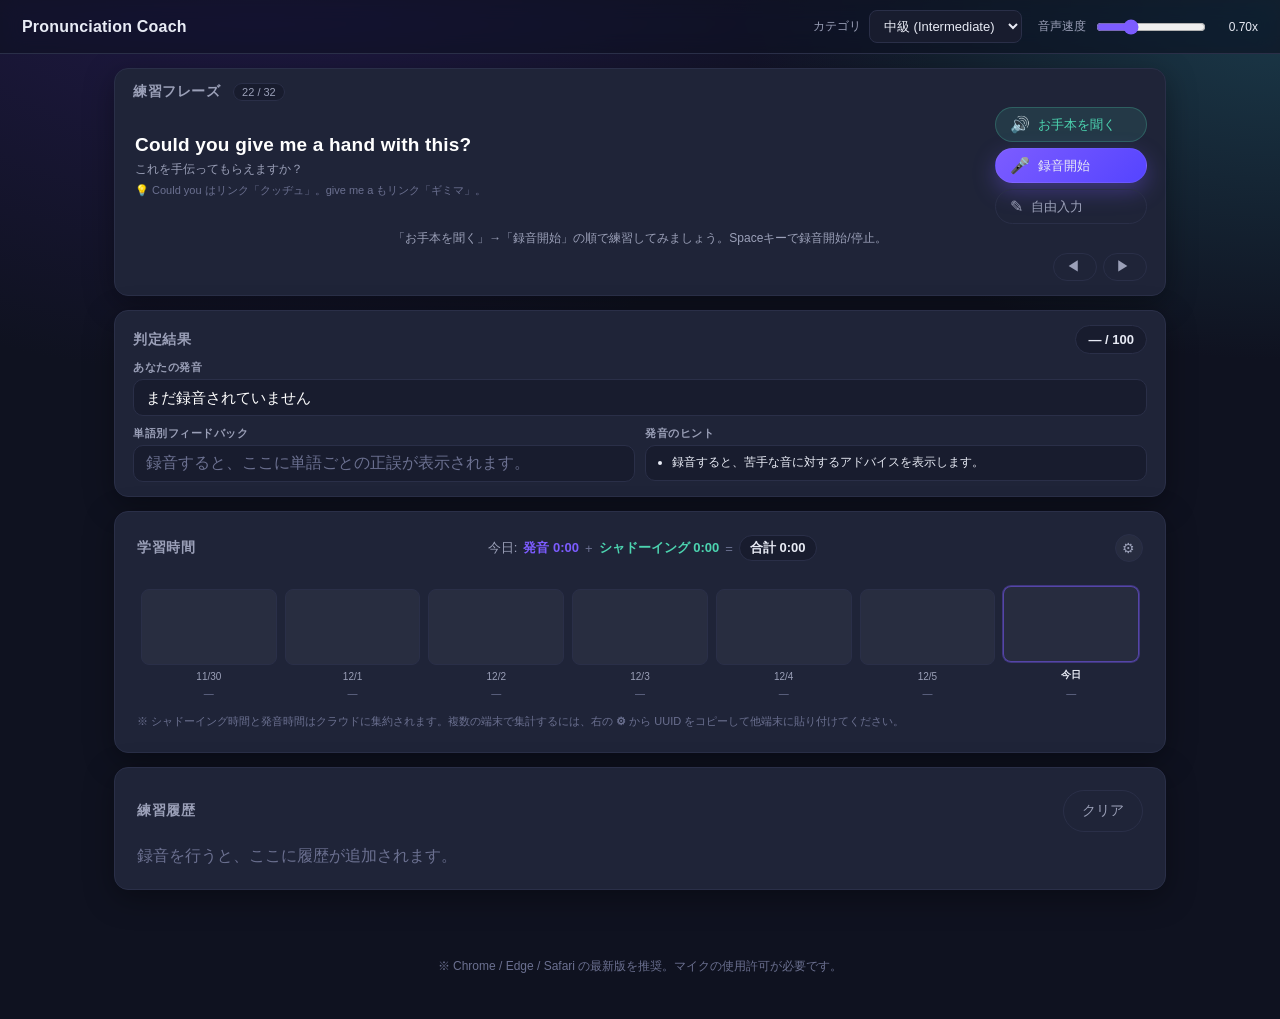
==== commit a8349872: "Add start beep on 録音開始 button press 「録音開始」ボタン押下時に短い合図音を鳴らすよう追加: - 880Hz (A5) サイン波 / 約130ms / 線形フェードイ" ====
--- a/index.html
+++ b/index.html
@@ -4,7 +4,7 @@
 <meta charset="UTF-8" />
 <meta name="viewport" content="width=device-width, initial-scale=1.0" />
 <title>Pronunciation Coach — 英語発音矯正</title>
-<link rel="stylesheet" href="styles.css?v=20260521m" />
+<link rel="stylesheet" href="styles.css?v=20260521o" />
 </head>
 <body>
   <header class="topbar">
@@ -229,13 +229,13 @@
     <p>※ Chrome / Edge / Safari の最新版を推奨。マイクの使用許可が必要です。</p>
   </footer>
 
-  <script src="bucket-id.js?v=20260521m"></script>
-  <script src="cloud-sync-client.js?v=20260521m"></script>
-  <script src="bucket-settings.js?v=20260521m"></script>
-  <script src="phonemes.js?v=20260521m"></script>
-  <script src="audio-features.js?v=20260521m"></script>
-  <script src="reference-contour.js?v=20260521m"></script>
-  <script src="phrases.js?v=20260521m"></script>
-  <script src="app.js?v=20260521m"></script>
+  <script src="bucket-id.js?v=20260521o"></script>
+  <script src="cloud-sync-client.js?v=20260521o"></script>
+  <script src="bucket-settings.js?v=20260521o"></script>
+  <script src="phonemes.js?v=20260521o"></script>
+  <script src="audio-features.js?v=20260521o"></script>
+  <script src="reference-contour.js?v=20260521o"></script>
+  <script src="phrases.js?v=20260521o"></script>
+  <script src="app.js?v=20260521o"></script>
 </body>
 </html>
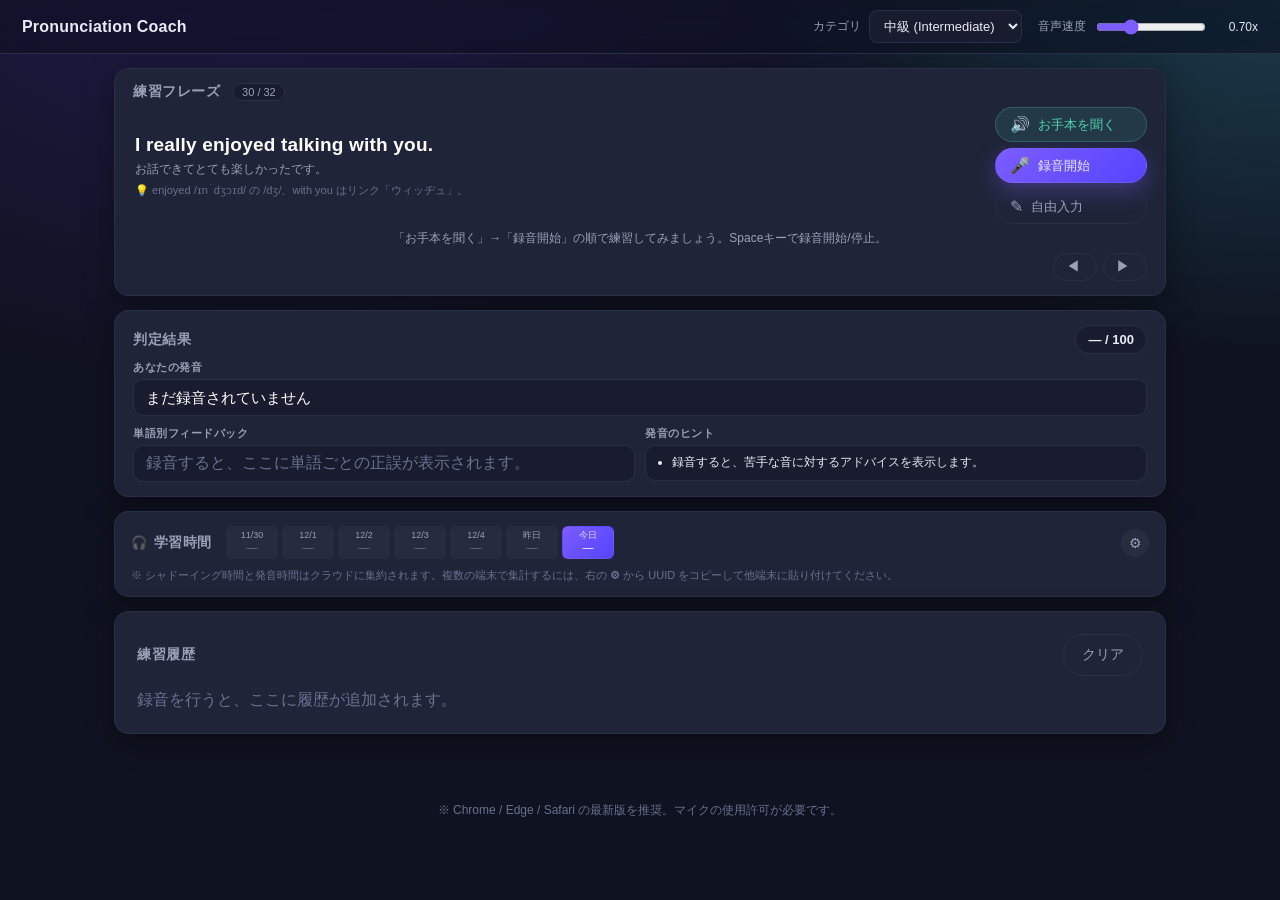
==== commit 30c6076d: "Align study time UI with shadowing-app DailyTimer 学習時間カードを shadowing-app の DailyTimer と同じレイアウトへ統一: -" ====
--- a/index.html
+++ b/index.html
@@ -4,7 +4,7 @@
 <meta charset="UTF-8" />
 <meta name="viewport" content="width=device-width, initial-scale=1.0" />
 <title>Pronunciation Coach — 英語発音矯正</title>
-<link rel="stylesheet" href="styles.css?v=20260521o" />
+<link rel="stylesheet" href="styles.css?v=20260521p" />
 </head>
 <body>
   <header class="topbar">
@@ -181,18 +181,10 @@
     <section class="card study-card">
       <div class="card-head">
         <h2>学習時間</h2>
-        <div class="study-today" id="studyToday">
-          <span class="study-today-label">今日:</span>
-          <span class="study-today-pron" id="studyTodayPron">発音 0:00</span>
-          <span class="study-sep">+</span>
-          <span class="study-today-shad" id="studyTodayShad">シャドーイング 0:00</span>
-          <span class="study-sep">=</span>
-          <span class="study-today-total" id="studyTodayTotal">合計 0:00</span>
+        <div class="study-strip" id="studyStrip" aria-label="直近7日間の学習時間 (発音 + シャドーイング)">
+          <span class="muted">読み込み中…</span>
         </div>
         <div class="bucket-settings-mount" id="bucketSettings"></div>
-      </div>
-      <div class="study-strip" id="studyStrip">
-        <span class="muted">読み込み中…</span>
       </div>
       <p class="study-note" id="studyNote">
         ※ シャドーイング時間と発音時間はクラウドに集約されます。複数の端末で集計するには、右の <strong>⚙</strong> から UUID をコピーして他端末に貼り付けてください。
@@ -229,13 +221,13 @@
     <p>※ Chrome / Edge / Safari の最新版を推奨。マイクの使用許可が必要です。</p>
   </footer>
 
-  <script src="bucket-id.js?v=20260521o"></script>
-  <script src="cloud-sync-client.js?v=20260521o"></script>
-  <script src="bucket-settings.js?v=20260521o"></script>
-  <script src="phonemes.js?v=20260521o"></script>
-  <script src="audio-features.js?v=20260521o"></script>
-  <script src="reference-contour.js?v=20260521o"></script>
-  <script src="phrases.js?v=20260521o"></script>
-  <script src="app.js?v=20260521o"></script>
+  <script src="bucket-id.js?v=20260521p"></script>
+  <script src="cloud-sync-client.js?v=20260521p"></script>
+  <script src="bucket-settings.js?v=20260521p"></script>
+  <script src="phonemes.js?v=20260521p"></script>
+  <script src="audio-features.js?v=20260521p"></script>
+  <script src="reference-contour.js?v=20260521p"></script>
+  <script src="phrases.js?v=20260521p"></script>
+  <script src="app.js?v=20260521p"></script>
 </body>
 </html>
--- a/styles.css
+++ b/styles.css
@@ -648,83 +648,87 @@
   height: 0;
 }
 
-/* Study Time */
-.study-card .card-head { flex-wrap: wrap; gap: 10px; }
-.study-today {
-  display: inline-flex;
-  align-items: center;
+/* Study Time — shadowing-app の DailyTimer に揃えたピル形式 */
+.study-card { padding: 12px 16px; }
+.study-card .card-head {
   flex-wrap: wrap;
+  gap: 8px 14px;
+  margin-bottom: 0;
+  align-items: center;
+}
+.study-card .card-head h2 {
+  display: flex;
+  align-items: center;
   gap: 6px;
+}
+.study-card .card-head h2::before {
+  content: "🎧";
   font-size: 13px;
+  filter: grayscale(0.2);
+  opacity: 0.85;
+}
+
+.study-strip {
+  display: flex;
+  align-items: stretch;
+  gap: 4px;
+  flex-wrap: nowrap;
+  overflow-x: auto;
+  flex: 1;
+  min-width: 0;
+  padding: 2px 0;
+  -webkit-overflow-scrolling: touch;
+  scrollbar-width: thin;
+}
+.study-strip::-webkit-scrollbar { height: 4px; }
+.study-strip::-webkit-scrollbar-thumb { background: var(--border); border-radius: 2px; }
+
+.study-day {
+  flex-shrink: 0;
+  min-width: 52px;
+  padding: 4px 8px;
+  text-align: center;
+  border-radius: 6px;
+  background: rgba(255,255,255,0.03);
+  border: 1px solid transparent;
+  display: flex;
+  flex-direction: column;
+  justify-content: center;
+  gap: 1px;
+}
+.study-day.has-activity {
+  background: rgba(255,255,255,0.07);
+  border-color: var(--border);
+}
+.study-day.today {
+  background: linear-gradient(135deg, #7c5cff, #5544ff);
+  border-color: transparent;
+  color: #fff;
+}
+.study-day-label {
+  font-size: 9px;
+  line-height: 1;
+  color: var(--text-dim);
   font-variant-numeric: tabular-nums;
 }
-.study-today-label { color: var(--text-dim); }
-.study-today-pron { color: var(--accent); font-weight: 600; }
-.study-today-shad { color: var(--accent-2); font-weight: 600; }
-.study-today-total {
-  background: var(--bg-elev);
-  border: 1px solid var(--border);
-  padding: 3px 10px;
-  border-radius: 999px;
-  color: var(--text);
-  font-weight: 700;
-}
-.study-sep { color: var(--muted); }
-
-.study-strip {
-  display: grid;
-  grid-template-columns: repeat(7, 1fr);
-  gap: 8px;
-  align-items: end;
-  margin-top: 4px;
-  padding: 10px 4px 6px;
-}
-.study-day {
-  display: flex;
-  flex-direction: column;
-  align-items: center;
-  gap: 6px;
-}
-.study-bar {
-  width: 100%;
-  height: 76px;
-  background: rgba(255,255,255,0.04);
-  border: 1px solid var(--border);
-  border-radius: 8px;
-  display: flex;
-  flex-direction: column-reverse;
-  overflow: hidden;
-}
-.study-bar-pron, .study-bar-shad {
-  width: 100%;
-  transition: height 0.3s ease;
-}
-.study-bar-shad { background: linear-gradient(180deg, #4cd4b0, #2fa885); }
-.study-bar-pron { background: linear-gradient(180deg, #7c5cff, #5544ff); }
-.study-day.today .study-bar {
-  border-color: rgba(124, 92, 255, 0.55);
-  box-shadow: 0 0 0 1px rgba(124, 92, 255, 0.35);
-}
-.study-day-label {
-  font-size: 10px;
-  color: var(--text-dim);
-  text-align: center;
+.study-day.today .study-day-label { color: rgba(255,255,255,0.8); }
+.study-day.has-activity .study-day-label { color: var(--text-dim); }
+.study-day-time {
+  font-size: 11px;
+  line-height: 1.2;
   font-variant-numeric: tabular-nums;
-}
-.study-day.today .study-day-label { color: var(--text); font-weight: 600; }
-.study-day-time {
-  font-size: 10px;
+  font-weight: 500;
   color: var(--muted);
-  font-variant-numeric: tabular-nums;
-}
+}
+.study-day.has-activity .study-day-time { color: var(--text); }
+.study-day.today .study-day-time { color: #fff; }
 
 .study-note {
-  margin: 8px 0 0;
+  margin: 6px 0 0;
   font-size: 11px;
   color: var(--muted);
   line-height: 1.5;
 }
-
 /* ── Bucket / pairing settings ───────────────────────────────── */
 .bucket-settings-mount {
   position: relative;
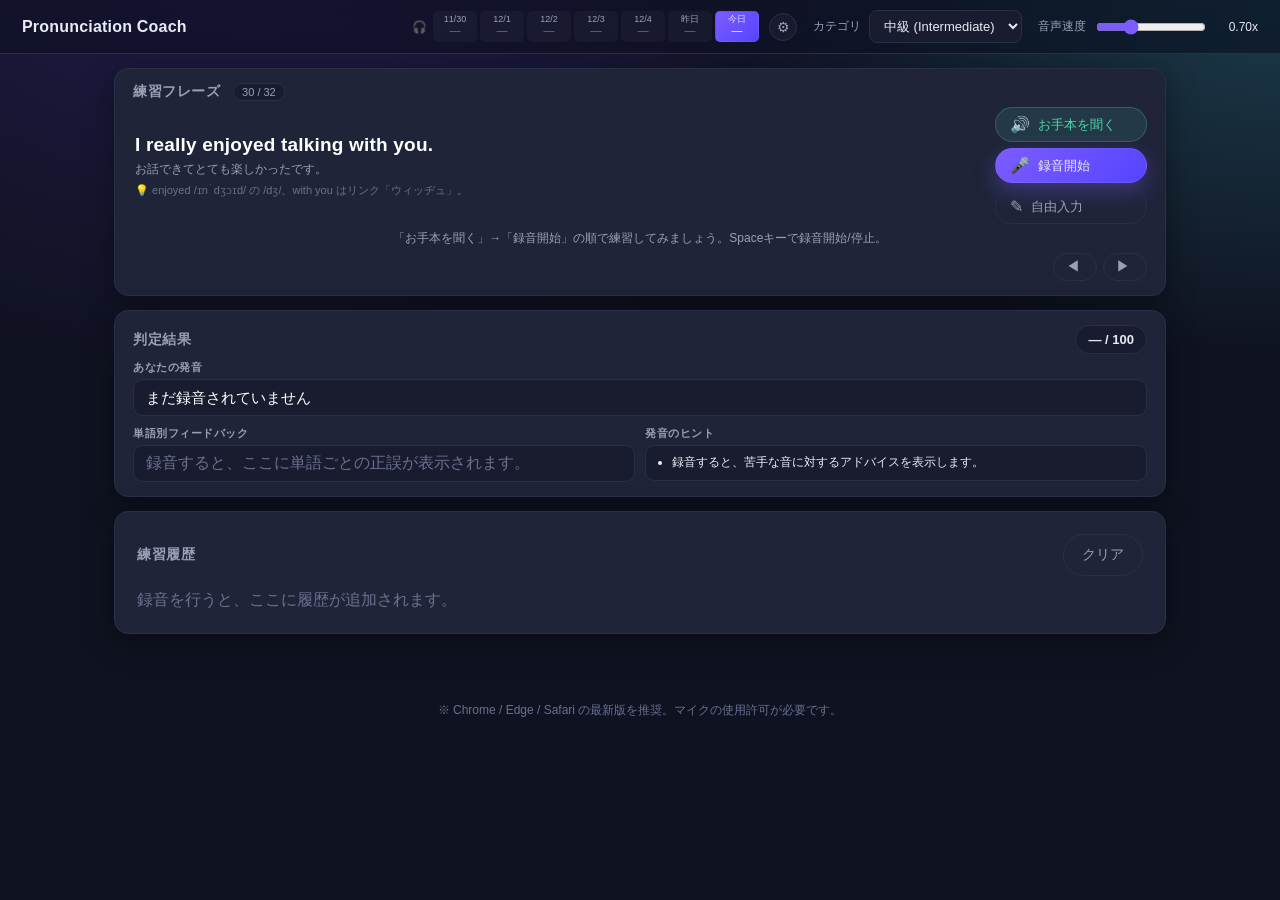
==== commit 2e6f2dc6: "Move study-time strip to topbar like shadowing-app 学習時間カードを撤去し、shadowing-app と同じ位置 (topbar 右側) へストリッ" ====
--- a/index.html
+++ b/index.html
@@ -4,7 +4,7 @@
 <meta charset="UTF-8" />
 <meta name="viewport" content="width=device-width, initial-scale=1.0" />
 <title>Pronunciation Coach — 英語発音矯正</title>
-<link rel="stylesheet" href="styles.css?v=20260521p" />
+<link rel="stylesheet" href="styles.css?v=20260521q" />
 </head>
 <body>
   <header class="topbar">
@@ -12,6 +12,13 @@
       <h1>Pronunciation Coach</h1>
     </div>
     <div class="topbar-actions">
+      <div class="study-section" aria-label="直近7日間の学習時間 (発音 + シャドーイング)">
+        <span class="study-strip-icon" aria-hidden="true">🎧</span>
+        <div class="study-strip" id="studyStrip">
+          <span class="muted">…</span>
+        </div>
+        <div class="bucket-settings-mount" id="bucketSettings"></div>
+      </div>
       <label class="select-wrap">
         <span>カテゴリ</span>
         <select id="levelSelect">
@@ -177,20 +184,6 @@
       </div>
     </section>
 
-    <!-- Study Time -->
-    <section class="card study-card">
-      <div class="card-head">
-        <h2>学習時間</h2>
-        <div class="study-strip" id="studyStrip" aria-label="直近7日間の学習時間 (発音 + シャドーイング)">
-          <span class="muted">読み込み中…</span>
-        </div>
-        <div class="bucket-settings-mount" id="bucketSettings"></div>
-      </div>
-      <p class="study-note" id="studyNote">
-        ※ シャドーイング時間と発音時間はクラウドに集約されます。複数の端末で集計するには、右の <strong>⚙</strong> から UUID をコピーして他端末に貼り付けてください。
-      </p>
-    </section>
-
     <!-- History -->
     <section class="card history-card">
       <div class="card-head">
@@ -221,13 +214,13 @@
     <p>※ Chrome / Edge / Safari の最新版を推奨。マイクの使用許可が必要です。</p>
   </footer>
 
-  <script src="bucket-id.js?v=20260521p"></script>
-  <script src="cloud-sync-client.js?v=20260521p"></script>
-  <script src="bucket-settings.js?v=20260521p"></script>
-  <script src="phonemes.js?v=20260521p"></script>
-  <script src="audio-features.js?v=20260521p"></script>
-  <script src="reference-contour.js?v=20260521p"></script>
-  <script src="phrases.js?v=20260521p"></script>
-  <script src="app.js?v=20260521p"></script>
+  <script src="bucket-id.js?v=20260521q"></script>
+  <script src="cloud-sync-client.js?v=20260521q"></script>
+  <script src="bucket-settings.js?v=20260521q"></script>
+  <script src="phonemes.js?v=20260521q"></script>
+  <script src="audio-features.js?v=20260521q"></script>
+  <script src="reference-contour.js?v=20260521q"></script>
+  <script src="phrases.js?v=20260521q"></script>
+  <script src="app.js?v=20260521q"></script>
 </body>
 </html>
--- a/styles.css
+++ b/styles.css
@@ -648,53 +648,51 @@
   height: 0;
 }
 
-/* Study Time — shadowing-app の DailyTimer に揃えたピル形式 */
-.study-card { padding: 12px 16px; }
-.study-card .card-head {
-  flex-wrap: wrap;
-  gap: 8px 14px;
-  margin-bottom: 0;
-  align-items: center;
-}
-.study-card .card-head h2 {
-  display: flex;
-  align-items: center;
-  gap: 6px;
-}
-.study-card .card-head h2::before {
-  content: "🎧";
-  font-size: 13px;
-  filter: grayscale(0.2);
+/* Study Time — shadowing-app の DailyTimer に揃え、topbar に配置 */
+.study-section {
+  display: inline-flex;
+  align-items: center;
+  gap: 4px;
+  min-width: 0;
+  max-width: 100%;
+}
+.study-strip-icon {
+  font-size: 12px;
+  color: var(--text-dim);
+  margin-right: 2px;
   opacity: 0.85;
 }
 
 .study-strip {
   display: flex;
   align-items: stretch;
-  gap: 4px;
+  gap: 3px;
   flex-wrap: nowrap;
   overflow-x: auto;
-  flex: 1;
   min-width: 0;
-  padding: 2px 0;
+  max-width: 70vw;
+  padding: 1px 0;
   -webkit-overflow-scrolling: touch;
   scrollbar-width: thin;
 }
+@media (min-width: 640px) {
+  .study-strip { max-width: none; }
+}
 .study-strip::-webkit-scrollbar { height: 4px; }
 .study-strip::-webkit-scrollbar-thumb { background: var(--border); border-radius: 2px; }
 
 .study-day {
   flex-shrink: 0;
-  min-width: 52px;
-  padding: 4px 8px;
+  min-width: 44px;
+  padding: 3px 6px;
   text-align: center;
-  border-radius: 6px;
+  border-radius: 5px;
   background: rgba(255,255,255,0.03);
   border: 1px solid transparent;
   display: flex;
   flex-direction: column;
   justify-content: center;
-  gap: 1px;
+  gap: 0;
 }
 .study-day.has-activity {
   background: rgba(255,255,255,0.07);
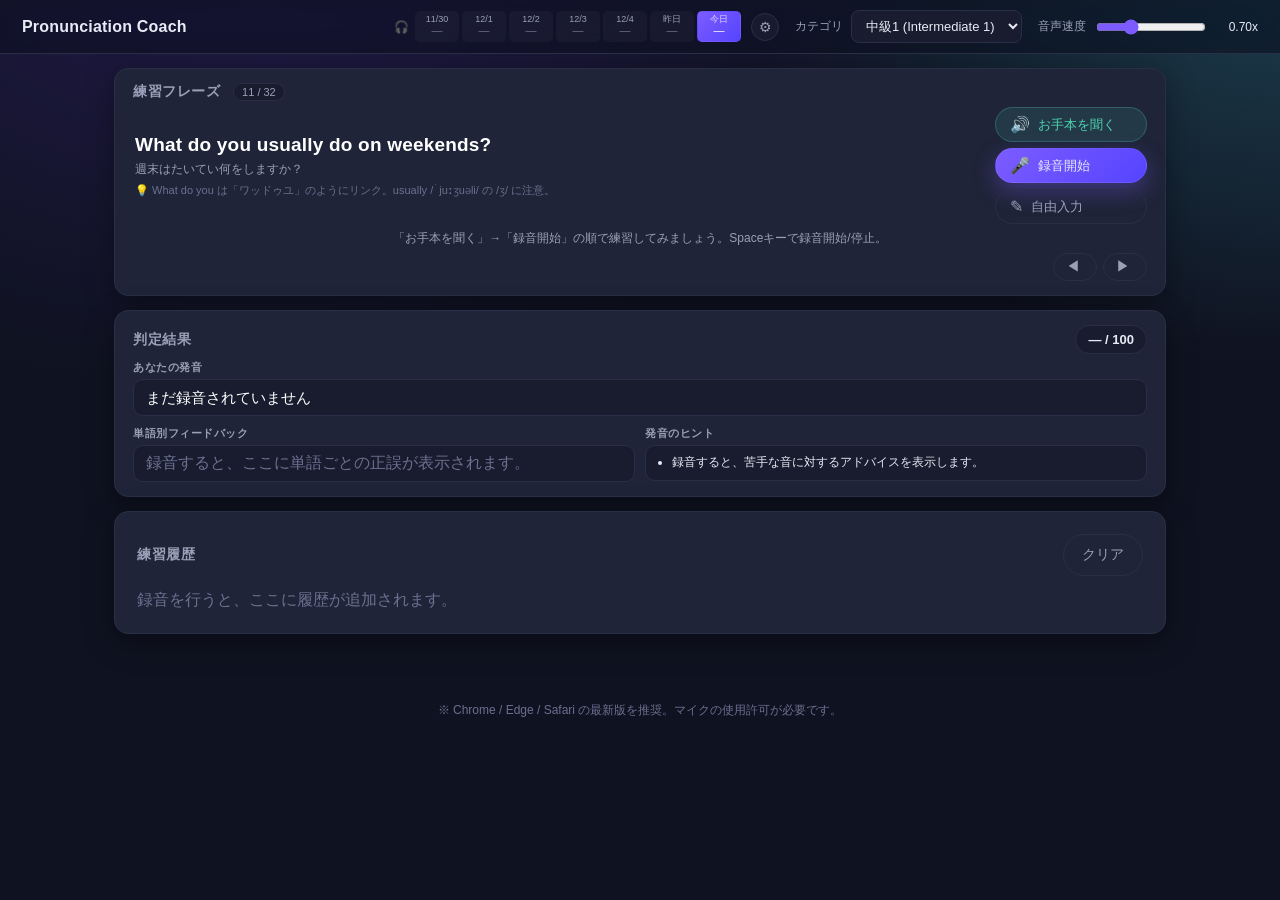
==== commit e1fc9640: "Split intermediate into 中級1/中級2 and add 32 new phrases - 既存「中級 (Intermediate)」を「中級1 (Intermediate 1)" ====
--- a/index.html
+++ b/index.html
@@ -4,7 +4,7 @@
 <meta charset="UTF-8" />
 <meta name="viewport" content="width=device-width, initial-scale=1.0" />
 <title>Pronunciation Coach — 英語発音矯正</title>
-<link rel="stylesheet" href="styles.css?v=20260521q" />
+<link rel="stylesheet" href="styles.css?v=20260521r" />
 </head>
 <body>
   <header class="topbar">
@@ -23,7 +23,8 @@
         <span>カテゴリ</span>
         <select id="levelSelect">
           <option value="beginner">初級 (Beginner)</option>
-          <option value="intermediate" selected>中級 (Intermediate)</option>
+          <option value="intermediate" selected>中級1 (Intermediate 1)</option>
+          <option value="intermediate2">中級2 (Intermediate 2)</option>
           <option value="advanced">上級 (Advanced)</option>
           <option value="minimal-pairs">ミニマルペア</option>
           <option value="business">ビジネス英語</option>
@@ -214,13 +215,13 @@
     <p>※ Chrome / Edge / Safari の最新版を推奨。マイクの使用許可が必要です。</p>
   </footer>
 
-  <script src="bucket-id.js?v=20260521q"></script>
-  <script src="cloud-sync-client.js?v=20260521q"></script>
-  <script src="bucket-settings.js?v=20260521q"></script>
-  <script src="phonemes.js?v=20260521q"></script>
-  <script src="audio-features.js?v=20260521q"></script>
-  <script src="reference-contour.js?v=20260521q"></script>
-  <script src="phrases.js?v=20260521q"></script>
-  <script src="app.js?v=20260521q"></script>
+  <script src="bucket-id.js?v=20260521r"></script>
+  <script src="cloud-sync-client.js?v=20260521r"></script>
+  <script src="bucket-settings.js?v=20260521r"></script>
+  <script src="phonemes.js?v=20260521r"></script>
+  <script src="audio-features.js?v=20260521r"></script>
+  <script src="reference-contour.js?v=20260521r"></script>
+  <script src="phrases.js?v=20260521r"></script>
+  <script src="app.js?v=20260521r"></script>
 </body>
 </html>
